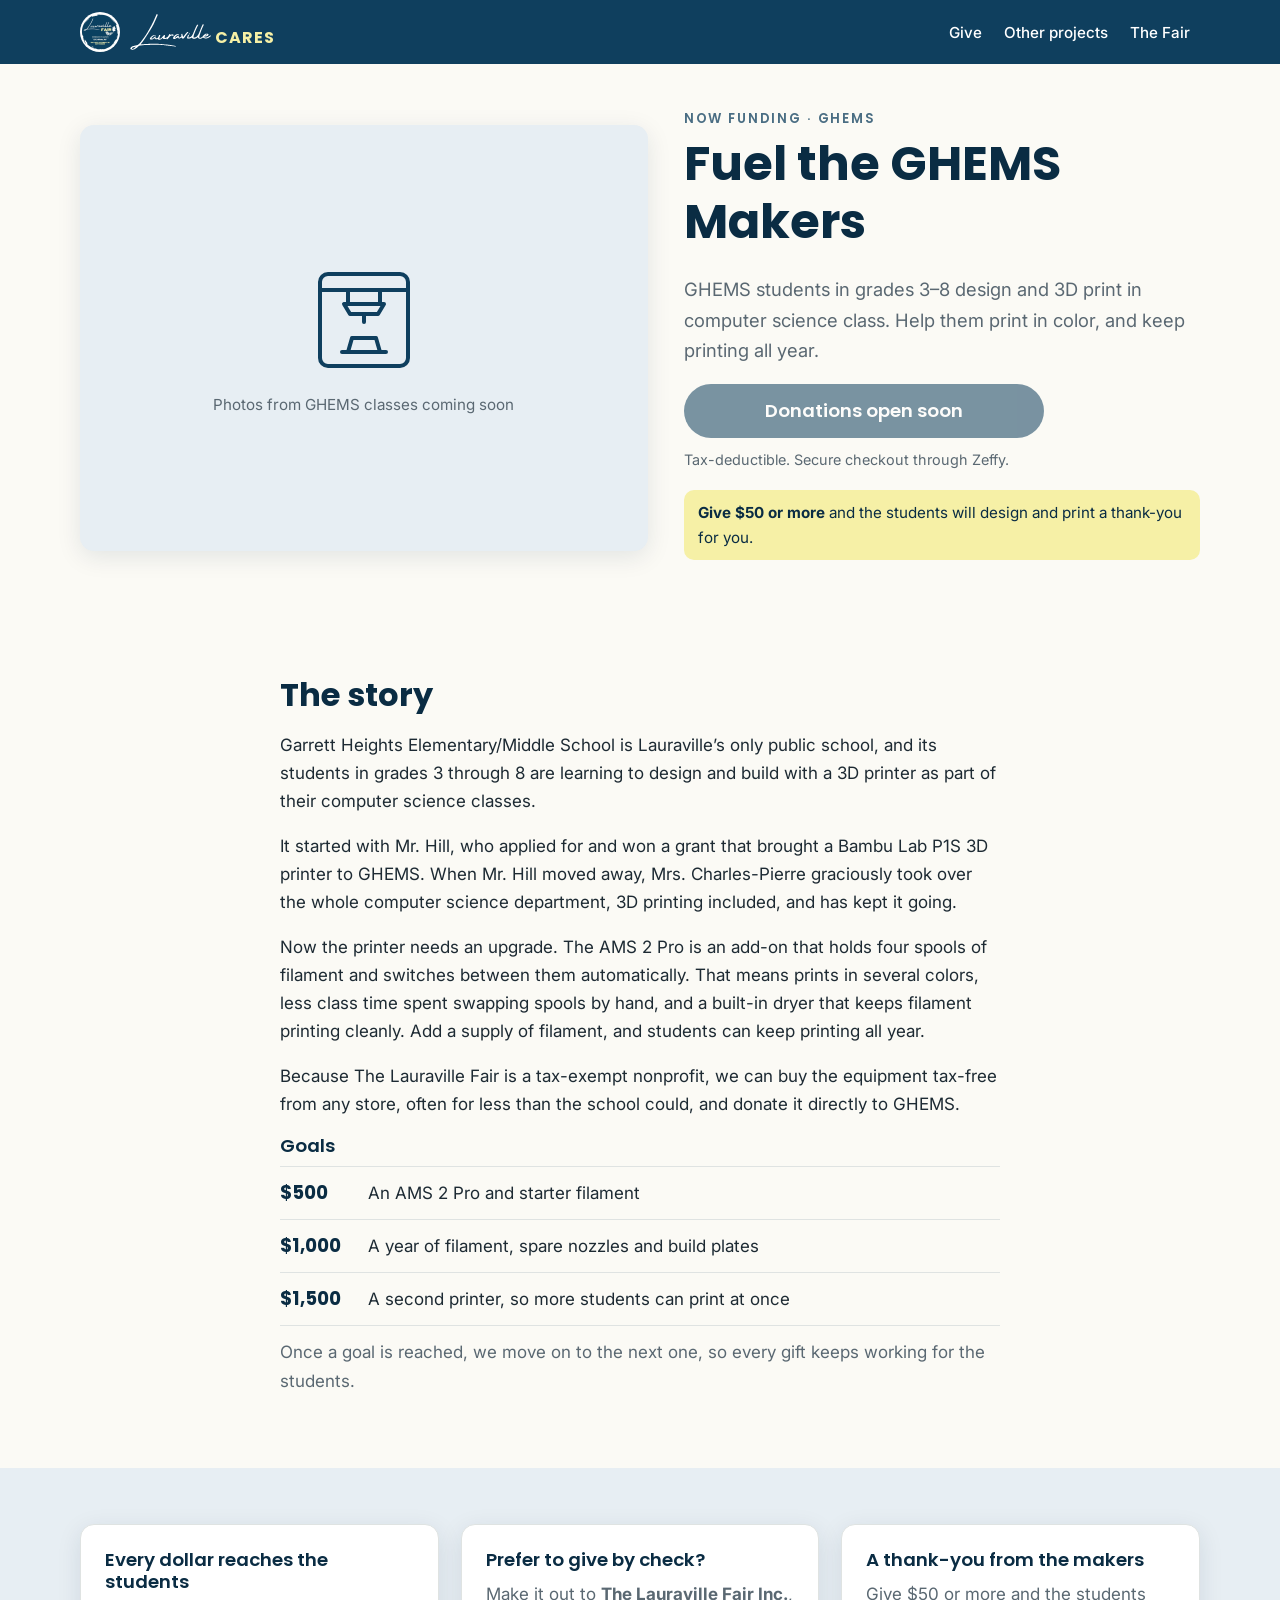
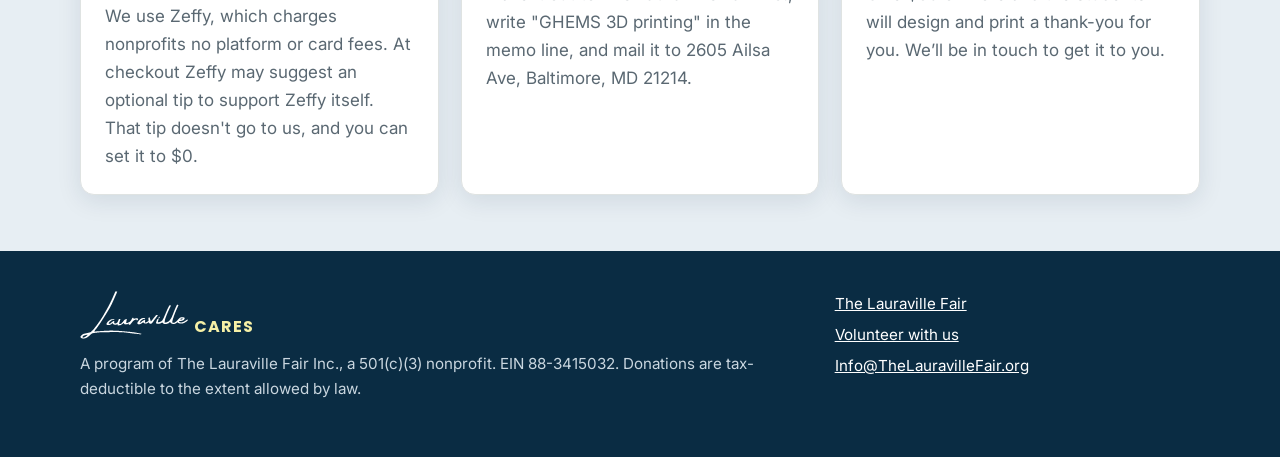
==== 3d-printing/index.html @ cff2068d "Shorten GHEMS page eyebrow Co-Authored-By: Claude Opus 5.5 <noreply@anthropic.com> Claude-Session: h" ====
<!doctype html>
<html lang="en">
<head>
  <meta charset="utf-8">
  <meta name="viewport" content="width=device-width, initial-scale=1">
  <!-- Remove this line at launch so search engines can list the page. -->
  <meta name="robots" content="noindex">
  <title>Fuel the GHEMS Makers | Lauraville Cares</title>
  <meta name="description" content="Help Lauraville Cares, by The Lauraville Fair, add multicolor 3D printing and a year of filament to computer science classes at Garrett Heights Elementary/Middle School.">
  <link rel="canonical" href="https://lauravillecares.org/3d-printing/">
  <link rel="icon" href="../assets/images/logo-lowres.webp">
  <!-- Link previews (texts, Facebook, etc.) -->
  <meta property="og:site_name" content="Lauraville Cares">
  <meta property="og:title" content="Fuel the GHEMS Makers">
  <meta property="og:description" content="Help GHEMS students in grades 3&ndash;8 print in color all year. $50+ gets you a thank-you print made by the students.">
  <meta property="og:url" content="https://lauravillecares.org/3d-printing/">
  <!-- Swap in a project photo once the school shares one. -->
  <meta property="og:image" content="https://lauravillecares.org/assets/images/logo-lowres.webp">
  <link rel="preconnect" href="https://fonts.googleapis.com">
  <link rel="preconnect" href="https://fonts.gstatic.com" crossorigin>
  <link href="https://fonts.googleapis.com/css2?family=Inter:wght@400;500;600&family=Poppins:wght@500;600;700&display=swap" rel="stylesheet">
  <link rel="stylesheet" href="../assets/css/styles.css?v=4">
  <!-- Zeffy's popup donation form. Any link with a zeffy-form-link attribute opens it.
       If this script fails to load, the link still opens the Zeffy page in a new tab. -->
  <script defer src="https://zeffy-scripts.s3.ca-central-1.amazonaws.com/embed-form-script.min.js" onload="window.zeffyPopup = true"></script>
  <script>
    document.addEventListener('click', function (e) {
      var link = e.target.closest('a[zeffy-form-link]');
      if (link && window.zeffyPopup) e.preventDefault();
    });
  </script>
</head>
<body>
  <a class="skip-link" href="#main">Skip to content</a>

  <header class="site-header">
    <nav class="container nav" aria-label="Main">
      <a class="brand" href="../">
        <img src="../assets/images/logo-lowres.webp" alt="" width="40" height="40">
        <span class="brand__name"><img class="script-word" src="../assets/images/lauraville-script.svg" alt="Lauraville" width="81" height="36"><b>CARES</b></span>
      </a>
      <ul class="nav-links">
        <li><a href="#give">Give</a></li>
        <li><a href="../">Other projects</a></li>
        <li><a href="https://www.thelauravillefair.org/">The Fair</a></li>
      </ul>
    </nav>
  </header>

  <main id="main">

    <section class="project" id="give">
      <div class="container project__grid">

        <div class="project__media">
          <!-- Replace with a photo from Mrs. Charles-Pierre (printer or student prints, no faces
               without the school's photo permission):
               <img src="../assets/images/projects/ghems-3d.webp" alt="Describe the photo" width="1200" height="900"> -->
          <div class="photo-placeholder photo-placeholder--icon">
            <svg viewBox="0 0 120 120" width="120" height="120" aria-hidden="true" fill="none" stroke="currentColor" stroke-width="4" stroke-linejoin="round" stroke-linecap="round">
              <rect x="16" y="14" width="88" height="92" rx="8"/>
              <path d="M16 30h88M44 30v14M76 30v14M40 44h40l-6 10H46z"/>
              <path d="M60 54v8"/>
              <path d="M38 92h44M44 92l4-14h24l4 14"/>
            </svg>
            <span>Photos from GHEMS classes coming soon</span>
          </div>
        </div>

        <div class="project__body">
          <span class="eyebrow">Now funding &middot; GHEMS</span>
          <h1>Fuel the GHEMS Makers</h1>
          <p class="lede">GHEMS students in grades 3&ndash;8 design and 3D print in computer science class. Help them print in color, and keep printing all year.</p>

          <!-- PROGRESS: paste the Zeffy thermometer here once the form exists, e.g.
          <div class="thermometer">
            <iframe title="Fundraising progress" src="https://www.zeffy.com/embed/thermometer/FORM-NAME" allowtransparency="true"></iframe>
          </div> -->

          <!-- GIVE BUTTON: once the Zeffy form exists, replace this span with:
          <a class="btn btn--navy btn--big" href="https://www.zeffy.com/en-US/donation-form/FORM-NAME" zeffy-form-link="https://www.zeffy.com/embed/donation-form/FORM-NAME?modal=true" target="_blank" rel="noopener">Give to this project</a> -->
          <span class="btn btn--navy btn--big btn--soon" aria-disabled="true">Donations open soon</span>
          <p class="fine">Tax-deductible. Secure checkout through Zeffy.</p>
          <p class="milestone"><b>Give $50 or more</b> and the students will design and print a thank-you for you.</p>
        </div>

      </div>
    </section>

    <section class="section">
      <div class="container narrow">
        <h2>The story</h2>
        <p>Garrett Heights Elementary/Middle School is Lauraville&rsquo;s only public school, and its students in grades 3 through 8 are learning to design and build with a 3D printer as part of their computer science classes.</p>
        <p>It started with Mr. Hill, who applied for and won a grant that brought a Bambu Lab P1S 3D printer to GHEMS. When Mr. Hill moved away, Mrs. Charles-Pierre graciously took over the whole computer science department, 3D printing included, and has kept it going.</p>
        <p>Now the printer needs an upgrade. The AMS 2 Pro is an add-on that holds four spools of filament and switches between them automatically. That means prints in several colors, less class time spent swapping spools by hand, and a built-in dryer that keeps filament printing cleanly. Add a supply of filament, and students can keep printing all year.</p>
        <p>Because The Lauraville Fair is a tax-exempt nonprofit, we can buy the equipment tax-free from any store, often for less than the school could, and donate it directly to GHEMS.</p>

        <h3>Goals</h3>
        <!-- Add class="goal--funded" to an <li> when that goal is reached,
             and raise the goal in Zeffy to the next one. -->
        <ul class="goals">
          <li><b>$500</b><span>An AMS 2 Pro and starter filament</span></li>
          <li><b>$1,000</b><span>A year of filament, spare nozzles and build plates</span></li>
          <li><b>$1,500</b><span>A second printer, so more students can print at once</span></li>
        </ul>
        <p class="muted">Once a goal is reached, we move on to the next one, so every gift keeps working for the students.</p>
      </div>
    </section>

    <section class="section section--tint">
      <div class="container">
        <div class="grid grid--3">
          <div class="card">
            <h3>Every dollar reaches the students</h3>
            <p>We use Zeffy, which charges nonprofits no platform or card fees. At checkout Zeffy may suggest an optional tip to support Zeffy itself. That tip doesn't go to us, and you can set it to $0.</p>
          </div>
          <div class="card">
            <h3>Prefer to give by check?</h3>
            <p>Make it out to <b>The Lauraville Fair Inc.</b>, write "GHEMS 3D printing" in the memo line, and mail it to 2605 Ailsa Ave, Baltimore, MD 21214.</p>
          </div>
          <div class="card">
            <h3>A thank-you from the makers</h3>
            <p>Give $50 or more and the students will design and print a thank-you for you. We&rsquo;ll be in touch to get it to you.</p>
          </div>
        </div>
      </div>
    </section>

  </main>

  <footer class="site-footer">
    <div class="container footer">
      <div>
        <div class="footer-brand"><img class="script-word" src="../assets/images/lauraville-script.svg" alt="Lauraville" width="108" height="48"><b>CARES</b></div>
        <p>A program of The Lauraville Fair Inc., a 501(c)(3) nonprofit. EIN 88-3415032. Donations are tax-deductible to the extent allowed by law.</p>
      </div>
      <ul>
        <li><a href="https://www.thelauravillefair.org/">The Lauraville Fair</a></li>
        <li><a href="https://www.thelauravillefair.org/get-involved.html">Volunteer with us</a></li>
        <li><a href="mailto:Info@TheLauravilleFair.org">Info@TheLauravilleFair.org</a></li>
      </ul>
    </div>
  </footer>

  <!-- Cloudflare Web Analytics (no cookies) -->
  <script type="module" src="https://static.cloudflareinsights.com/beacon.min.js" data-cf-beacon='{"token": "3a47c4539e944c7ab1bf248b45f4e7bf"}'></script>
</body>
</html>
---- assets/css/styles.css ----
/* ===== Lauraville Cares — styles (colors match thelauravillefair.org) ===== */
:root {
  --navy: #0f3f5e;
  --navy-deep: #0a2c43;
  --navy-soft: #e7eef3;
  --butter: #f6f0a6;
  --butter-deep: #e9dd6a;
  --ink: #1d2a33;
  --muted: #5a6872;
  --paper: #fbfaf5;
  --line: #dfe3e2;
  --radius: 14px;
  --shadow: 0 6px 24px rgba(10, 44, 67, .10);
  --max: 1120px;
}

*, *::before, *::after { box-sizing: border-box; }
html { scroll-behavior: smooth; }
body { margin: 0; font: 400 1.0625rem/1.65 "Inter", system-ui, sans-serif; color: var(--ink); background: var(--paper); }
img { max-width: 100%; height: auto; display: block; }
a { color: var(--navy); }
h1, h2, h3 { font-family: "Poppins", system-ui, sans-serif; line-height: 1.2; color: var(--navy-deep); margin: 0 0 .5em; }
h1 { font-size: clamp(2rem, 5vw, 3rem); }
h2 { font-size: clamp(1.5rem, 3.5vw, 2rem); }
h3 { font-size: 1.15rem; font-weight: 600; }
p { margin: 0 0 1em; }

.container { width: min(var(--max), 100% - 32px); margin-inline: auto; }
.narrow { max-width: 720px; }
.center { text-align: center; }
.muted { color: var(--muted); }
.skip-link { position: absolute; left: -999px; top: 8px; background: var(--butter); padding: 8px 14px; z-index: 100; }
.skip-link:focus { left: 8px; }

/* Placeholders still to be filled in. Remove class="todo" once real content is in. */
.todo { background: #fff7c2; outline: 2px dashed #d4b106; outline-offset: 2px; border-radius: 4px; padding: 0 4px; color: #6b5600; font-style: italic; }

/* ===== Header ===== */
.site-header { background: var(--navy); }
.nav { display: flex; align-items: center; justify-content: space-between; min-height: 64px; gap: 12px; flex-wrap: wrap; }
.brand { display: flex; align-items: center; gap: 10px; text-decoration: none; }
.brand > img { border-radius: 50%; background: #fff; }
.brand__name { display: flex; align-items: flex-end; gap: 4px; }
.brand .script-word { height: 36px; width: auto; }
.brand b, .footer-brand b { font: 700 1rem/1 "Poppins", sans-serif; color: var(--butter); letter-spacing: .06em; margin-bottom: 4px; }
.nav-links { list-style: none; display: flex; gap: 2px; margin: 0; padding: 0; }
.nav-links a { color: #fff; text-decoration: none; font-weight: 500; padding: 8px 10px; border-radius: 8px; font-size: .95rem; }
.nav-links a:hover { background: rgba(255,255,255,.1); }
@media (max-width: 520px) { .nav { justify-content: center; padding: 8px 0; } }

/* ===== Buttons ===== */
.btn { display: inline-flex; align-items: center; justify-content: center; font: 600 1rem/1 "Poppins", sans-serif; text-decoration: none; padding: 14px 22px; border-radius: 999px; transition: background .12s ease; }
.btn--navy { background: var(--navy); color: #fff; }
.btn--navy:hover { background: var(--navy-deep); }
.btn--butter { background: var(--butter); color: var(--navy-deep); }
.btn--butter:hover { background: var(--butter-deep); }
.btn--big { font-size: 1.15rem; padding: 18px 32px; width: 100%; max-width: 360px; }

/* ===== Current project ===== */
.project { padding: 48px 0 56px; }
.project__grid { display: grid; gap: 36px; grid-template-columns: 1.1fr 1fr; align-items: center; }
@media (max-width: 860px) { .project__grid { grid-template-columns: 1fr; } }
.project__media img, .photo-placeholder { border-radius: var(--radius); box-shadow: var(--shadow); width: 100%; aspect-ratio: 4 / 3; object-fit: cover; }
.photo-placeholder { background: var(--navy-soft); display: grid; place-items: center; }
.eyebrow { font: 600 .82rem/1 "Poppins", sans-serif; text-transform: uppercase; letter-spacing: .14em; color: var(--navy); opacity: .75; display: block; margin-bottom: 10px; }
.lede { font-size: 1.15rem; color: var(--muted); }
.fine { font-size: .9rem; color: var(--muted); margin-top: 10px; }

.thermometer { margin: 24px 0; }
.thermometer iframe { display: block; width: 100%; height: 120px; border: 0; }

/* ===== Sections ===== */
.section { padding: 56px 0; }
.section--tint { background: var(--navy-soft); }
.section__head { text-align: center; max-width: 700px; margin: 0 auto 28px; }
.section__head p { color: var(--muted); }
.grid { display: grid; gap: 22px; }
.grid--3 { grid-template-columns: repeat(auto-fit, minmax(260px, 1fr)); }
.card { background: #fff; border: 1px solid var(--line); border-radius: var(--radius); padding: 24px; box-shadow: var(--shadow); }
.card p { color: var(--muted); margin: 0; }

.budget { list-style: none; padding: 0; margin: 0 0 16px; border-top: 1px solid var(--line); }
.budget li { display: flex; justify-content: space-between; gap: 16px; padding: 10px 0; border-bottom: 1px solid var(--line); }
.budget__total { font-weight: 600; color: var(--navy-deep); }

.past { padding: 0; overflow: hidden; }
.past img { aspect-ratio: 4 / 3; object-fit: cover; width: 100%; }
.past h3, .past p, .past__badge { margin-inline: 20px; }
.past__badge { display: inline-block; margin-top: 16px; margin-bottom: 8px; background: var(--butter); color: var(--navy-deep); font: 600 .8rem/1 "Poppins", sans-serif; padding: 6px 10px; border-radius: 999px; }
.past p { margin-bottom: 20px; }
.empty { text-align: center; color: var(--muted); }

.milestone { margin: 18px 0 4px; padding: 10px 14px; background: var(--butter); border-radius: 10px; font-size: .95rem; color: var(--navy-deep); }
.tier { display: flex; flex-direction: column; gap: 6px; }
.tier h3 { margin: 0; }
.tier__amt { font: 700 1.6rem/1 "Poppins", sans-serif; color: var(--navy); }
.tier__left { margin-top: auto; padding-top: 12px; font-size: .9rem; color: var(--muted); }
.tier__left b { color: var(--navy-deep); }
.note { text-align: center; color: var(--muted); max-width: 640px; margin: 24px auto 0; font-size: .95rem; }

/* ===== Footer ===== */
.site-footer { background: var(--navy-deep); color: #c9d6df; padding: 40px 0; font-size: .95rem; }
.site-footer a { color: #fff; }
.footer { display: grid; gap: 24px; grid-template-columns: 2fr 1fr; }
@media (max-width: 720px) { .footer { grid-template-columns: 1fr; } }
.footer-brand { display: flex; align-items: flex-end; gap: 6px; margin-bottom: 12px; }
.footer-brand .script-word { height: 48px; width: auto; }
.site-footer ul { list-style: none; padding: 0; margin: 0; }
.site-footer li { margin-bottom: 6px; }

/* ===== Placeholder photo with icon, "coming soon" button, goal ladder ===== */
.photo-placeholder--icon { color: var(--navy); display: flex; flex-direction: column; align-items: center; justify-content: center; gap: 12px; text-align: center; padding: 24px; }
.photo-placeholder--icon span { color: var(--muted); font-size: .95rem; }
.btn--soon { opacity: .55; cursor: default; }
.goals { list-style: none; padding: 0; margin: 0 0 12px; border-top: 1px solid var(--line); }
.goals li { display: flex; gap: 16px; align-items: baseline; padding: 12px 0; border-bottom: 1px solid var(--line); }
.goals b { font: 700 1.15rem/1 "Poppins", sans-serif; color: var(--navy-deep); min-width: 72px; }
.goals .goal--funded b::after { content: " \2713"; color: #2d7a3a; }
.goals .goal--funded span { text-decoration: line-through; color: var(--muted); }
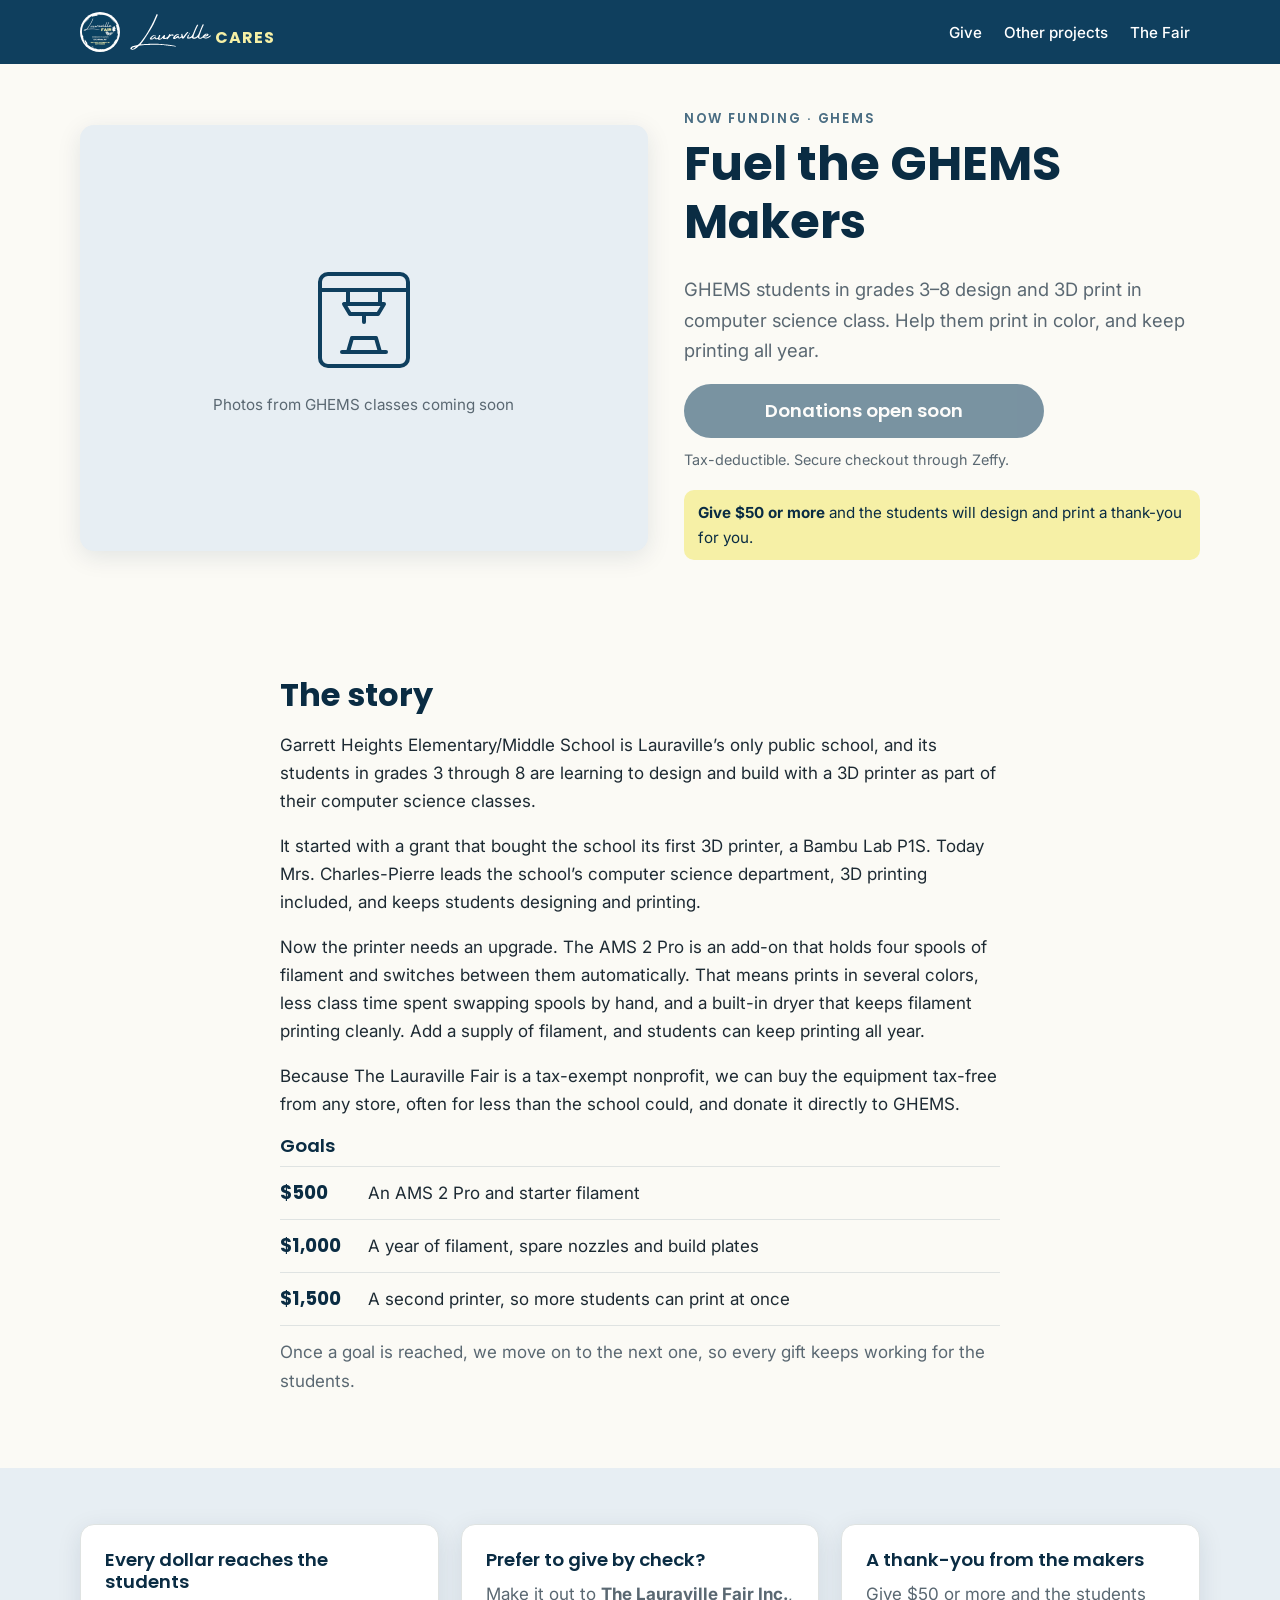
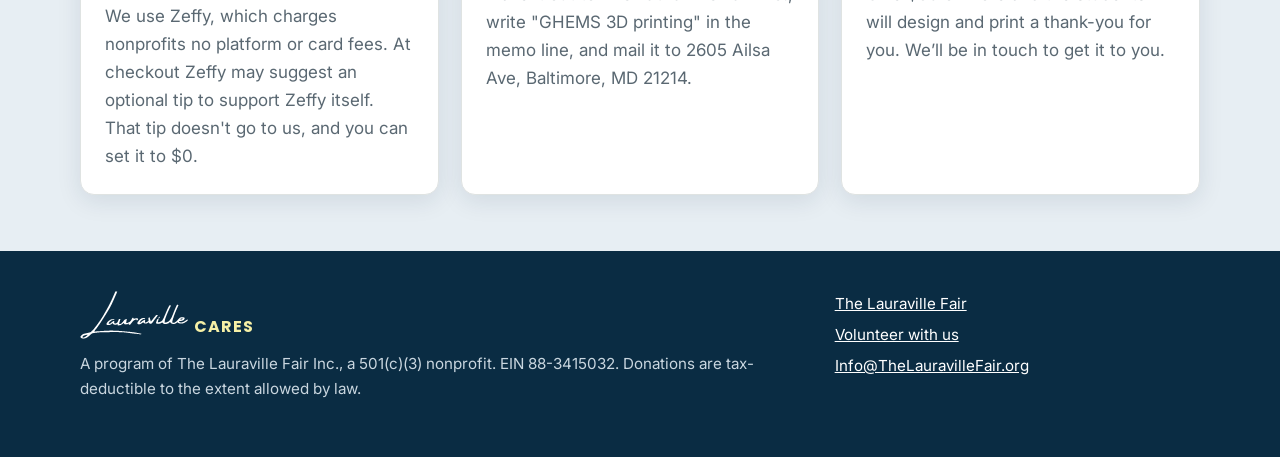
==== commit 8100fa60: "GHEMS story: credit the grant, not individual history Co-Authored-By: Claude Opus 5.5 <noreply@anthr" ====
--- a/3d-printing/index.html
+++ b/3d-printing/index.html
@@ -91,7 +91,7 @@
       <div class="container narrow">
         <h2>The story</h2>
         <p>Garrett Heights Elementary/Middle School is Lauraville&rsquo;s only public school, and its students in grades 3 through 8 are learning to design and build with a 3D printer as part of their computer science classes.</p>
-        <p>It started with Mr. Hill, who applied for and won a grant that brought a Bambu Lab P1S 3D printer to GHEMS. When Mr. Hill moved away, Mrs. Charles-Pierre graciously took over the whole computer science department, 3D printing included, and has kept it going.</p>
+        <p>It started with a grant that bought the school its first 3D printer, a Bambu Lab P1S. Today Mrs. Charles-Pierre leads the school&rsquo;s computer science department, 3D printing included, and keeps students designing and printing.</p>
         <p>Now the printer needs an upgrade. The AMS 2 Pro is an add-on that holds four spools of filament and switches between them automatically. That means prints in several colors, less class time spent swapping spools by hand, and a built-in dryer that keeps filament printing cleanly. Add a supply of filament, and students can keep printing all year.</p>
         <p>Because The Lauraville Fair is a tax-exempt nonprofit, we can buy the equipment tax-free from any store, often for less than the school could, and donate it directly to GHEMS.</p>
 
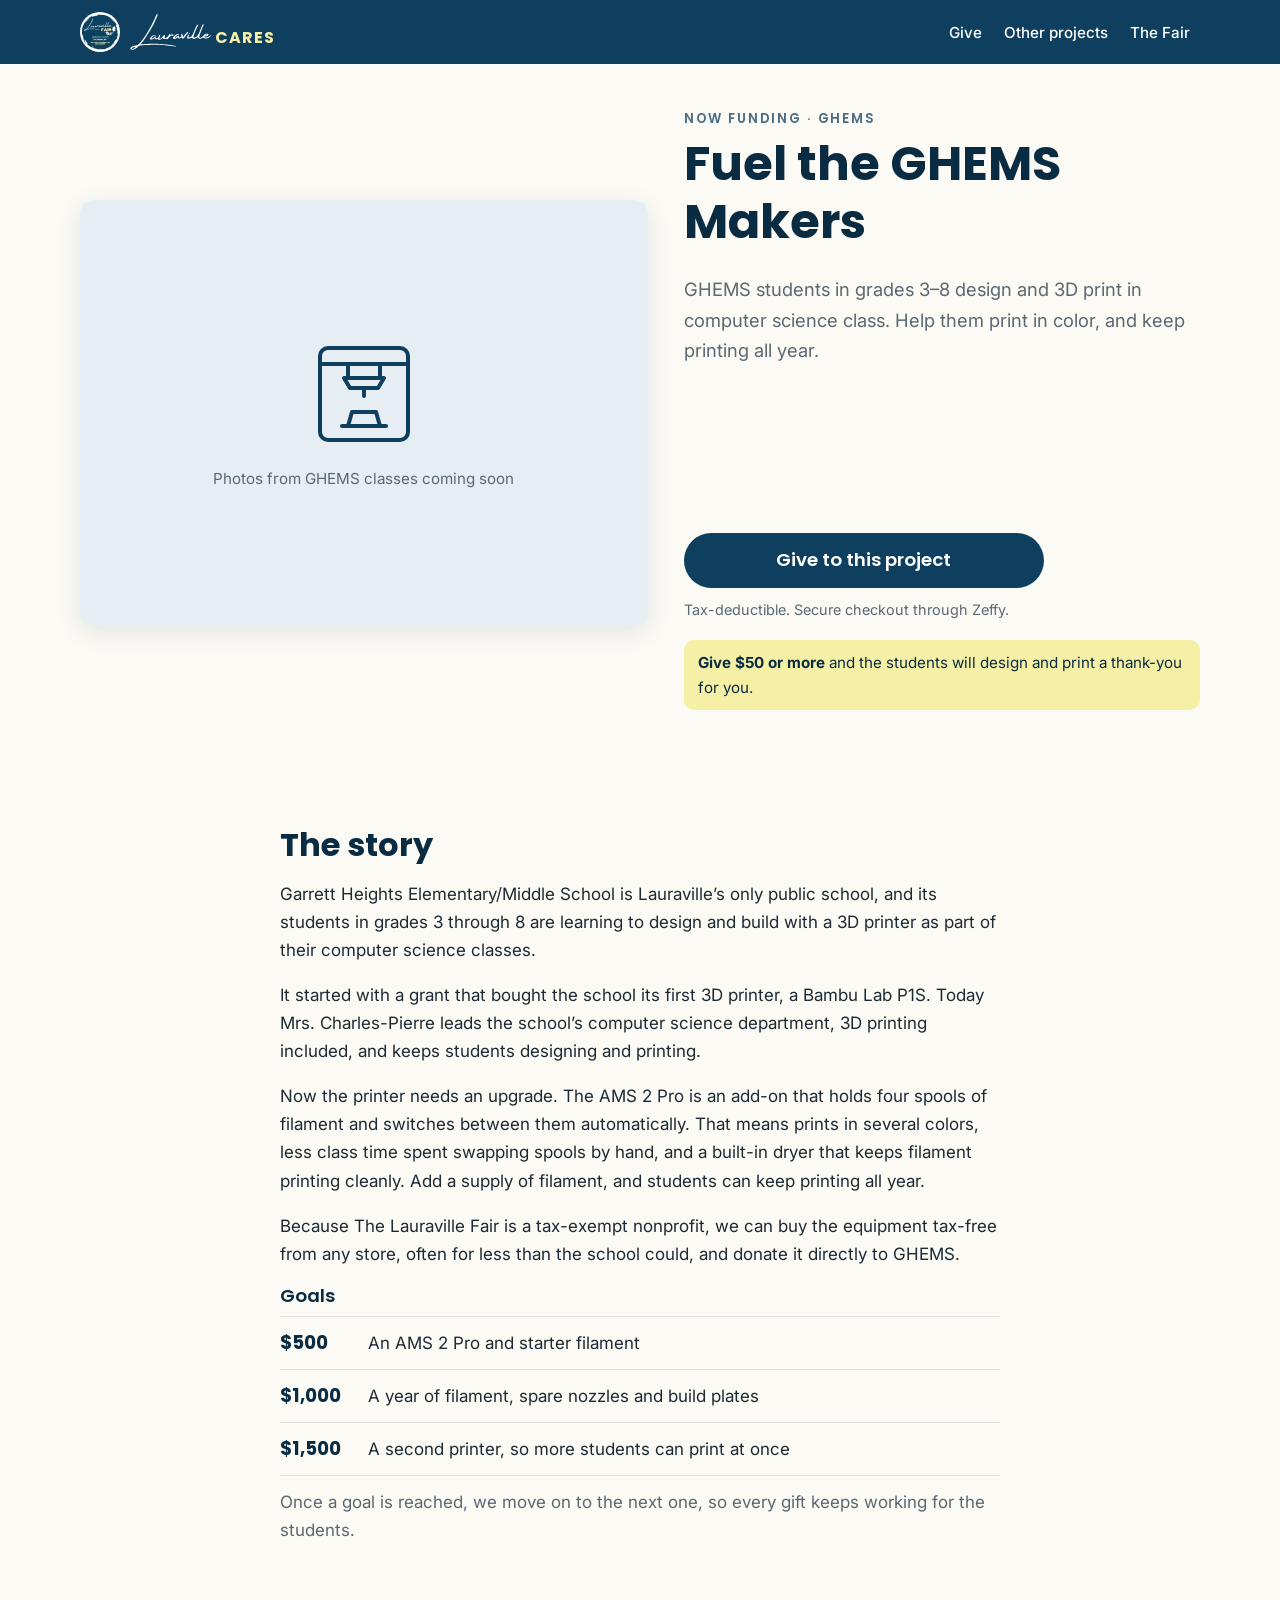
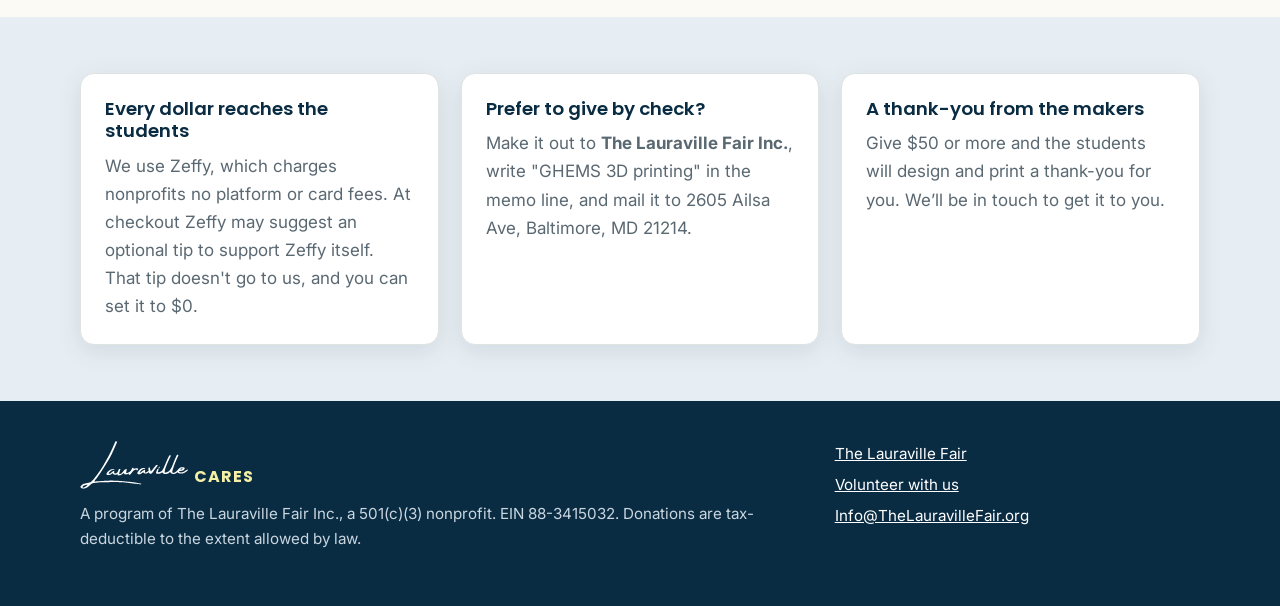
==== commit 7c3f8591: "GHEMS: open donations (Zeffy form, popup, and thermometer) Co-Authored-By: Claude Opus 5.5 <noreply@" ====
--- a/3d-printing/index.html
+++ b/3d-printing/index.html
@@ -72,14 +72,12 @@
           <h1>Fuel the GHEMS Makers</h1>
           <p class="lede">GHEMS students in grades 3&ndash;8 design and 3D print in computer science class. Help them print in color, and keep printing all year.</p>
 
-          <!-- PROGRESS: paste the Zeffy thermometer here once the form exists, e.g.
+          <!-- PROGRESS: Zeffy's thermometer updates itself after every donation. -->
           <div class="thermometer">
-            <iframe title="Fundraising progress" src="https://www.zeffy.com/embed/thermometer/FORM-NAME" allowtransparency="true"></iframe>
-          </div> -->
+            <iframe title="Fuel the GHEMS Makers fundraising progress" src="https://www.zeffy.com/embed/thermometer/fuel-the-ghems-makers" allowtransparency="true"></iframe>
+          </div>
 
-          <!-- GIVE BUTTON: once the Zeffy form exists, replace this span with:
-          <a class="btn btn--navy btn--big" href="https://www.zeffy.com/en-US/donation-form/FORM-NAME" zeffy-form-link="https://www.zeffy.com/embed/donation-form/FORM-NAME?modal=true" target="_blank" rel="noopener">Give to this project</a> -->
-          <span class="btn btn--navy btn--big btn--soon" aria-disabled="true">Donations open soon</span>
+          <a class="btn btn--navy btn--big" href="https://www.zeffy.com/en-US/donation-form/fuel-the-ghems-makers" zeffy-form-link="https://www.zeffy.com/embed/donation-form/fuel-the-ghems-makers?modal=true" target="_blank" rel="noopener">Give to this project</a>
           <p class="fine">Tax-deductible. Secure checkout through Zeffy.</p>
           <p class="milestone"><b>Give $50 or more</b> and the students will design and print a thank-you for you.</p>
         </div>
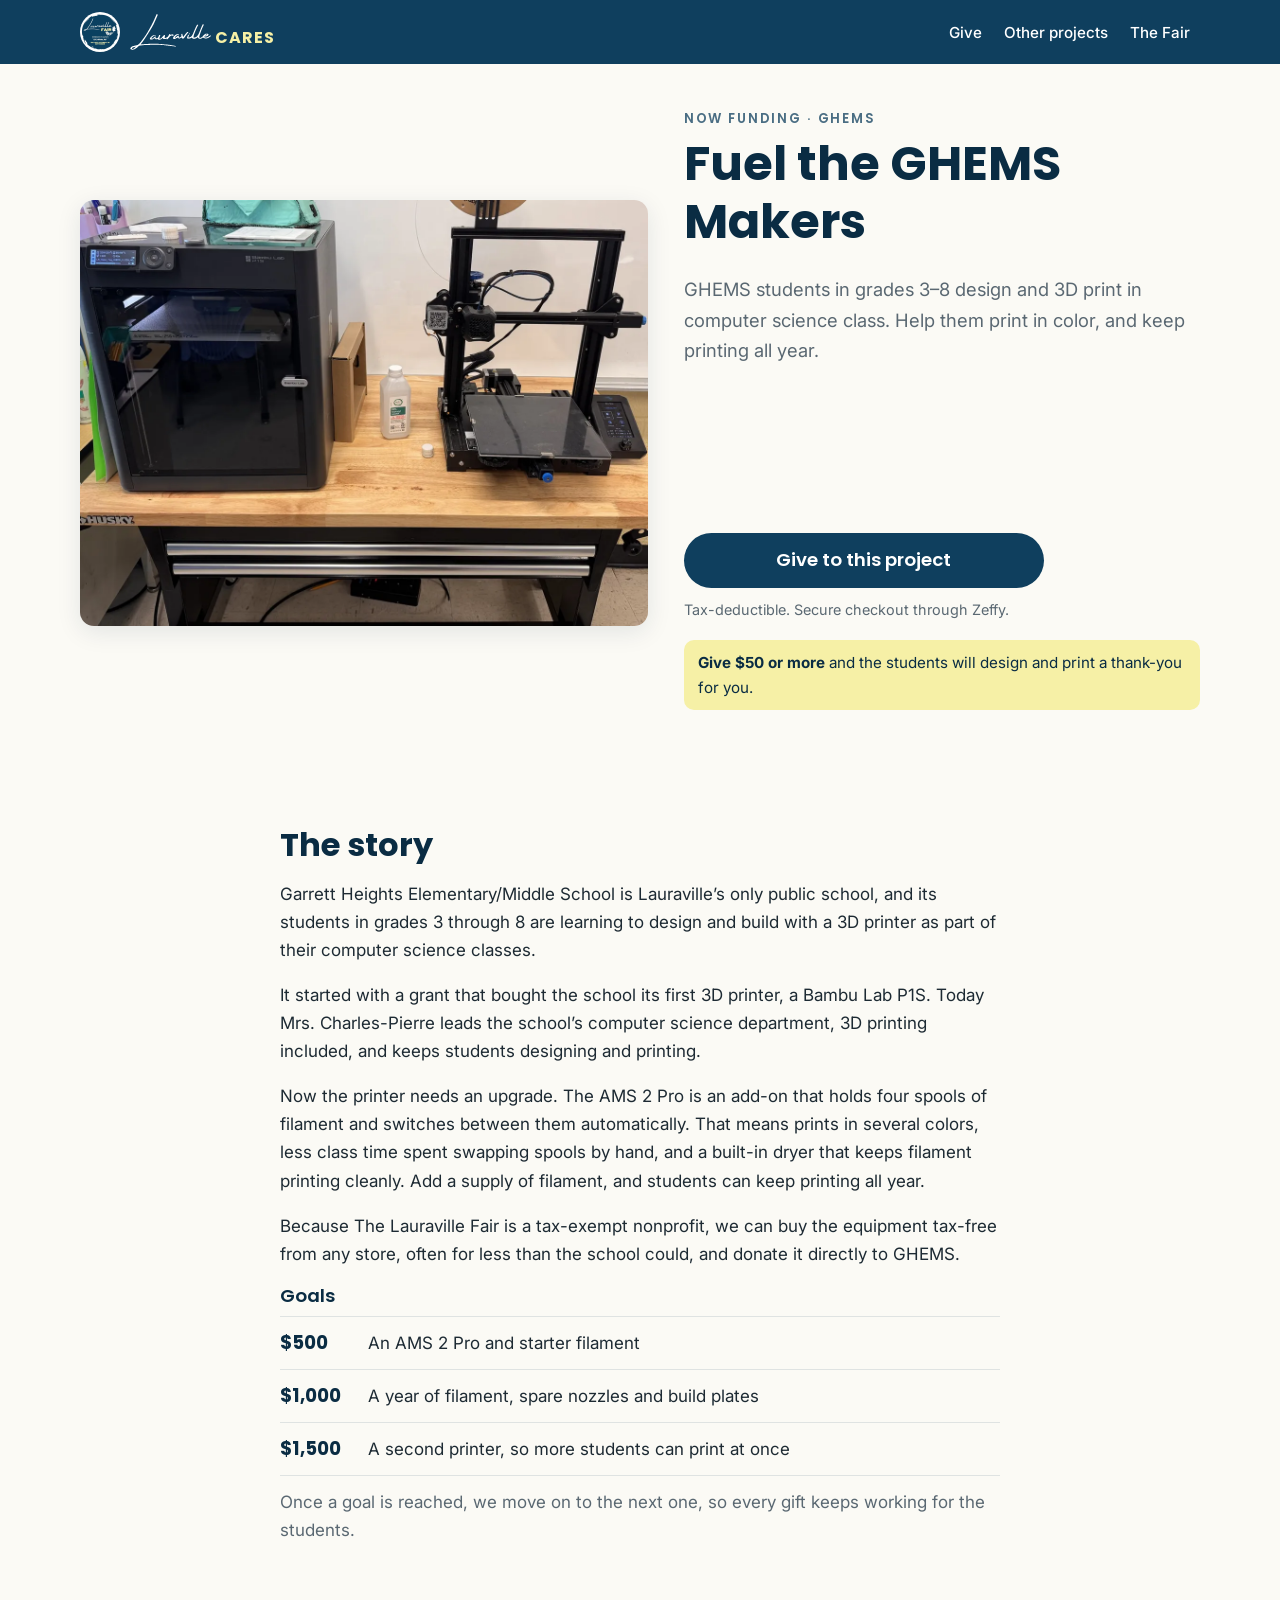
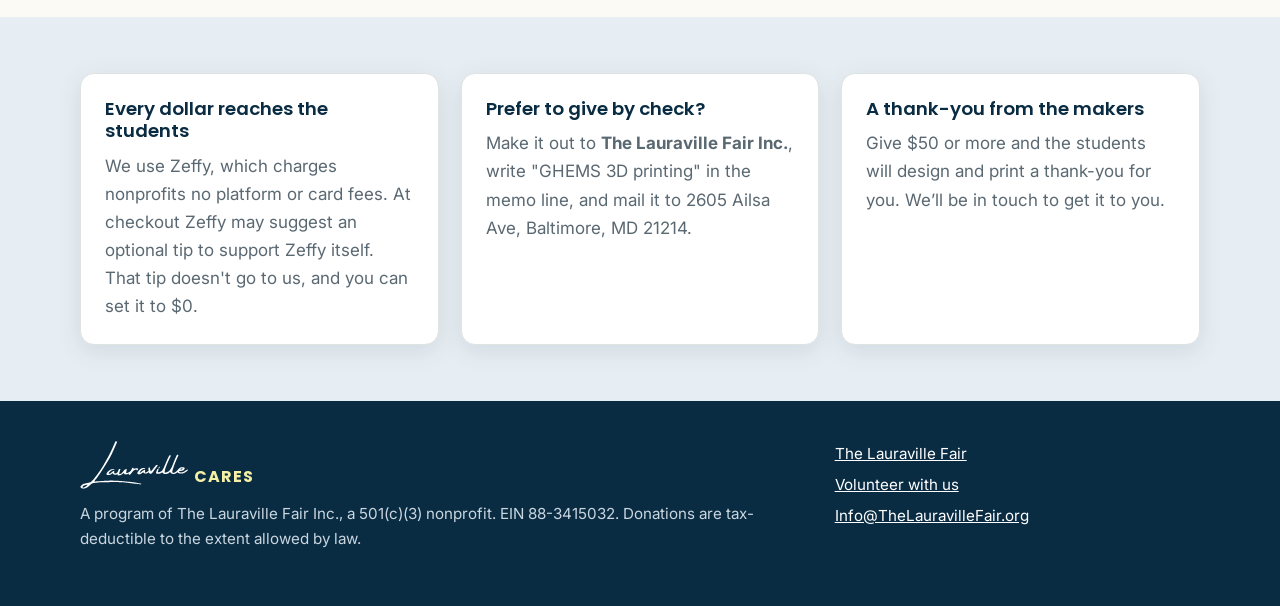
==== commit d055572a: "GHEMS: add classroom printer photo Cropped to leave out student names on the whiteboard.  Co-Authore" ====
--- a/3d-printing/index.html
+++ b/3d-printing/index.html
@@ -14,8 +14,8 @@
   <meta property="og:title" content="Fuel the GHEMS Makers">
   <meta property="og:description" content="Help GHEMS students in grades 3&ndash;8 print in color all year. $50+ gets you a thank-you print made by the students.">
   <meta property="og:url" content="https://lauravillecares.org/3d-printing/">
-  <!-- Swap in a project photo once the school shares one. -->
-  <meta property="og:image" content="https://lauravillecares.org/assets/images/logo-lowres.webp">
+  <meta property="og:image" content="https://lauravillecares.org/assets/images/projects/ghems-3d-share.jpg">
+  <meta name="twitter:card" content="summary_large_image">
   <link rel="preconnect" href="https://fonts.googleapis.com">
   <link rel="preconnect" href="https://fonts.gstatic.com" crossorigin>
   <link href="https://fonts.googleapis.com/css2?family=Inter:wght@400;500;600&family=Poppins:wght@500;600;700&display=swap" rel="stylesheet">
@@ -53,18 +53,8 @@
       <div class="container project__grid">
 
         <div class="project__media">
-          <!-- Replace with a photo from Mrs. Charles-Pierre (printer or student prints, no faces
-               without the school's photo permission):
-               <img src="../assets/images/projects/ghems-3d.webp" alt="Describe the photo" width="1200" height="900"> -->
-          <div class="photo-placeholder photo-placeholder--icon">
-            <svg viewBox="0 0 120 120" width="120" height="120" aria-hidden="true" fill="none" stroke="currentColor" stroke-width="4" stroke-linejoin="round" stroke-linecap="round">
-              <rect x="16" y="14" width="88" height="92" rx="8"/>
-              <path d="M16 30h88M44 30v14M76 30v14M40 44h40l-6 10H46z"/>
-              <path d="M60 54v8"/>
-              <path d="M38 92h44M44 92l4-14h24l4 14"/>
-            </svg>
-            <span>Photos from GHEMS classes coming soon</span>
-          </div>
+          <!-- Swap for a photo from Mrs. Charles-Pierre when she shares one (no student faces or names). -->
+          <img src="../assets/images/projects/ghems-3d.webp" alt="The GHEMS Bambu Lab P1S 3D printer and a second 3D printer on a classroom workbench" width="1200" height="900">
         </div>
 
         <div class="project__body">
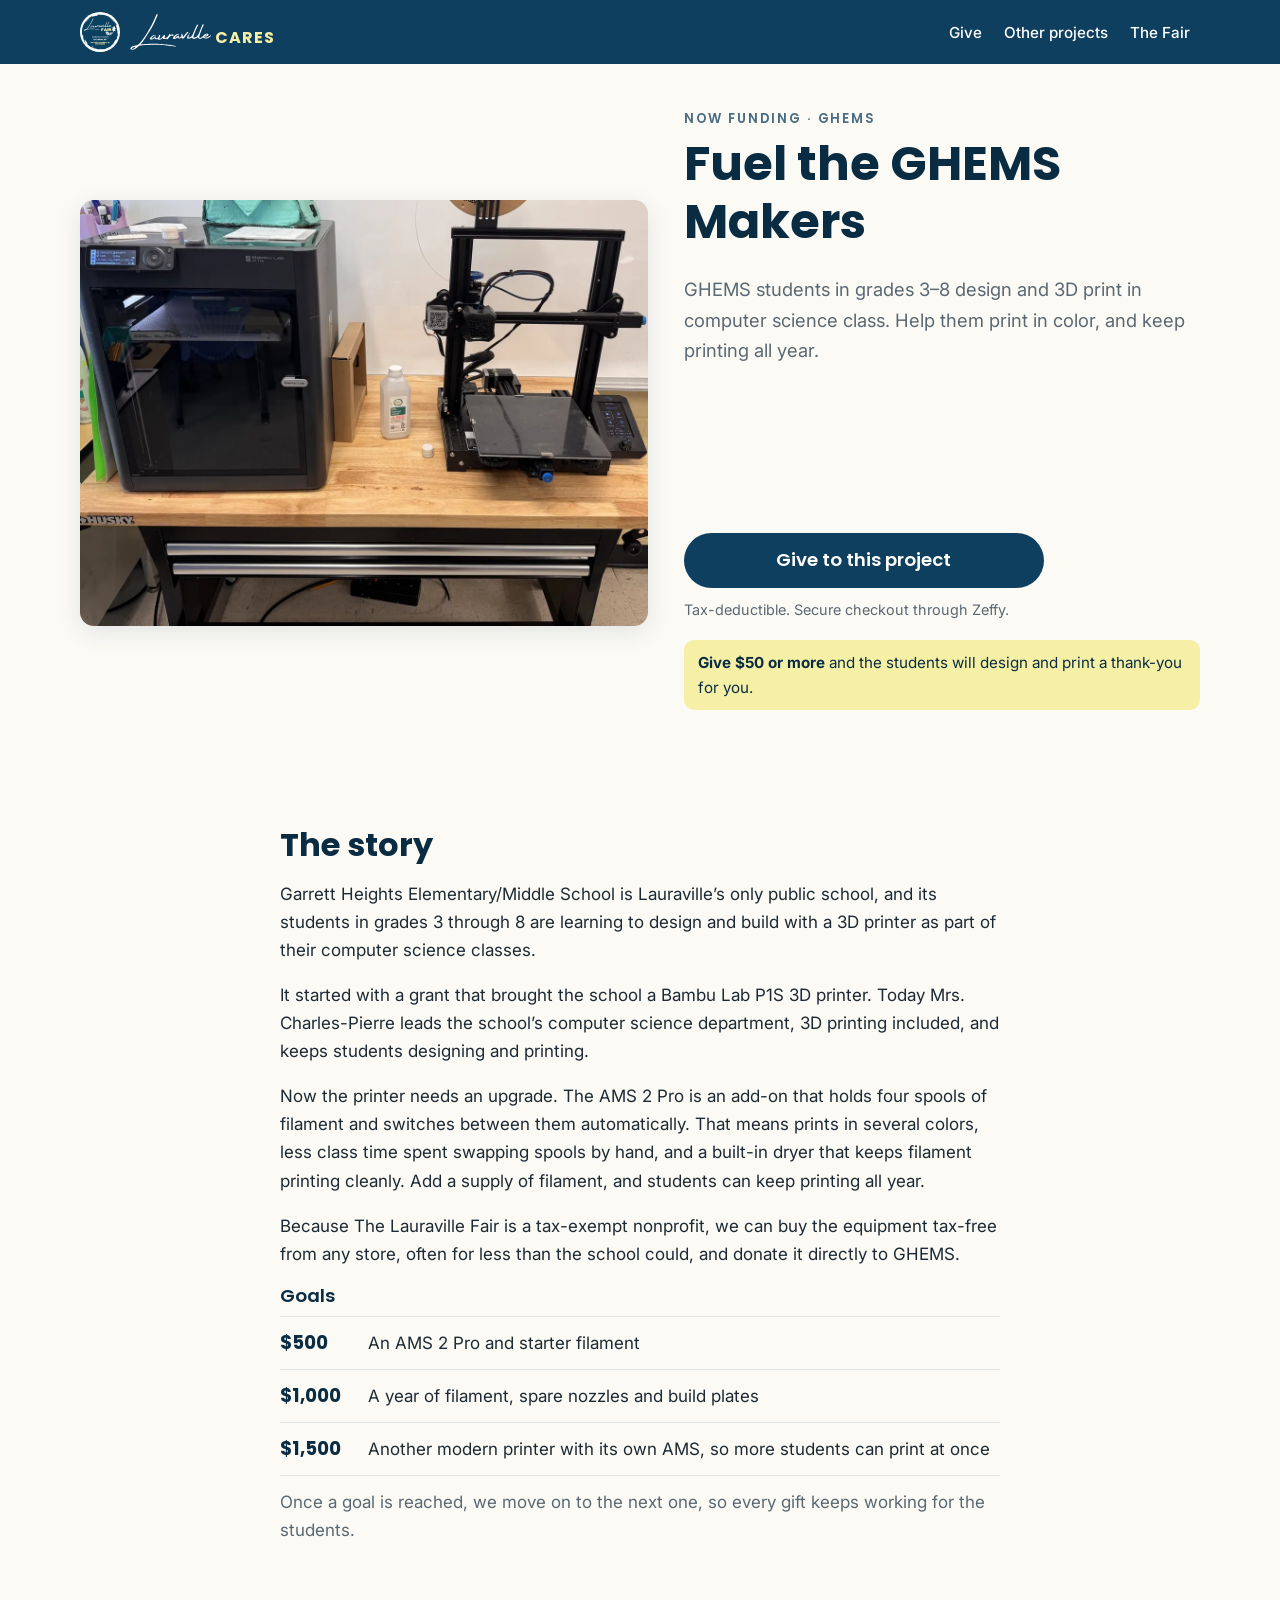
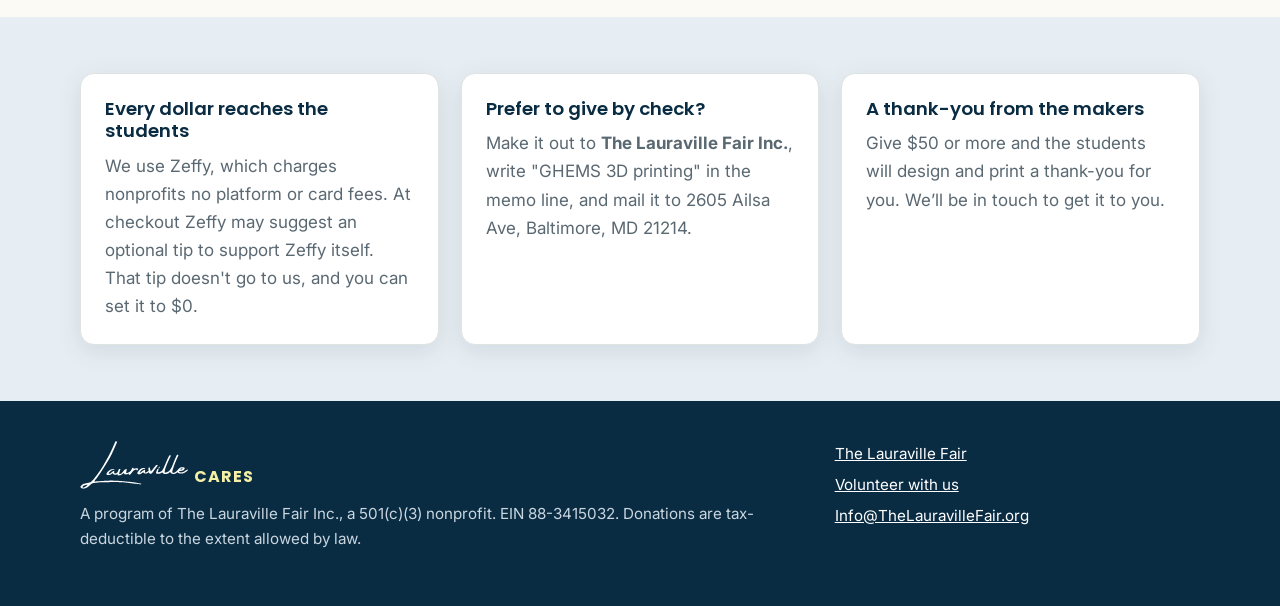
==== commit 8822015b: "GHEMS: correct printer history and $1,500 goal Co-Authored-By: Claude Opus 5.5 <noreply@anthropic.co" ====
--- a/3d-printing/index.html
+++ b/3d-printing/index.html
@@ -79,7 +79,7 @@
       <div class="container narrow">
         <h2>The story</h2>
         <p>Garrett Heights Elementary/Middle School is Lauraville&rsquo;s only public school, and its students in grades 3 through 8 are learning to design and build with a 3D printer as part of their computer science classes.</p>
-        <p>It started with a grant that bought the school its first 3D printer, a Bambu Lab P1S. Today Mrs. Charles-Pierre leads the school&rsquo;s computer science department, 3D printing included, and keeps students designing and printing.</p>
+        <p>It started with a grant that brought the school a Bambu Lab P1S 3D printer. Today Mrs. Charles-Pierre leads the school&rsquo;s computer science department, 3D printing included, and keeps students designing and printing.</p>
         <p>Now the printer needs an upgrade. The AMS 2 Pro is an add-on that holds four spools of filament and switches between them automatically. That means prints in several colors, less class time spent swapping spools by hand, and a built-in dryer that keeps filament printing cleanly. Add a supply of filament, and students can keep printing all year.</p>
         <p>Because The Lauraville Fair is a tax-exempt nonprofit, we can buy the equipment tax-free from any store, often for less than the school could, and donate it directly to GHEMS.</p>
 
@@ -89,7 +89,7 @@
         <ul class="goals">
           <li><b>$500</b><span>An AMS 2 Pro and starter filament</span></li>
           <li><b>$1,000</b><span>A year of filament, spare nozzles and build plates</span></li>
-          <li><b>$1,500</b><span>A second printer, so more students can print at once</span></li>
+          <li><b>$1,500</b><span>Another modern printer with its own AMS, so more students can print at once</span></li>
         </ul>
         <p class="muted">Once a goal is reached, we move on to the next one, so every gift keeps working for the students.</p>
       </div>
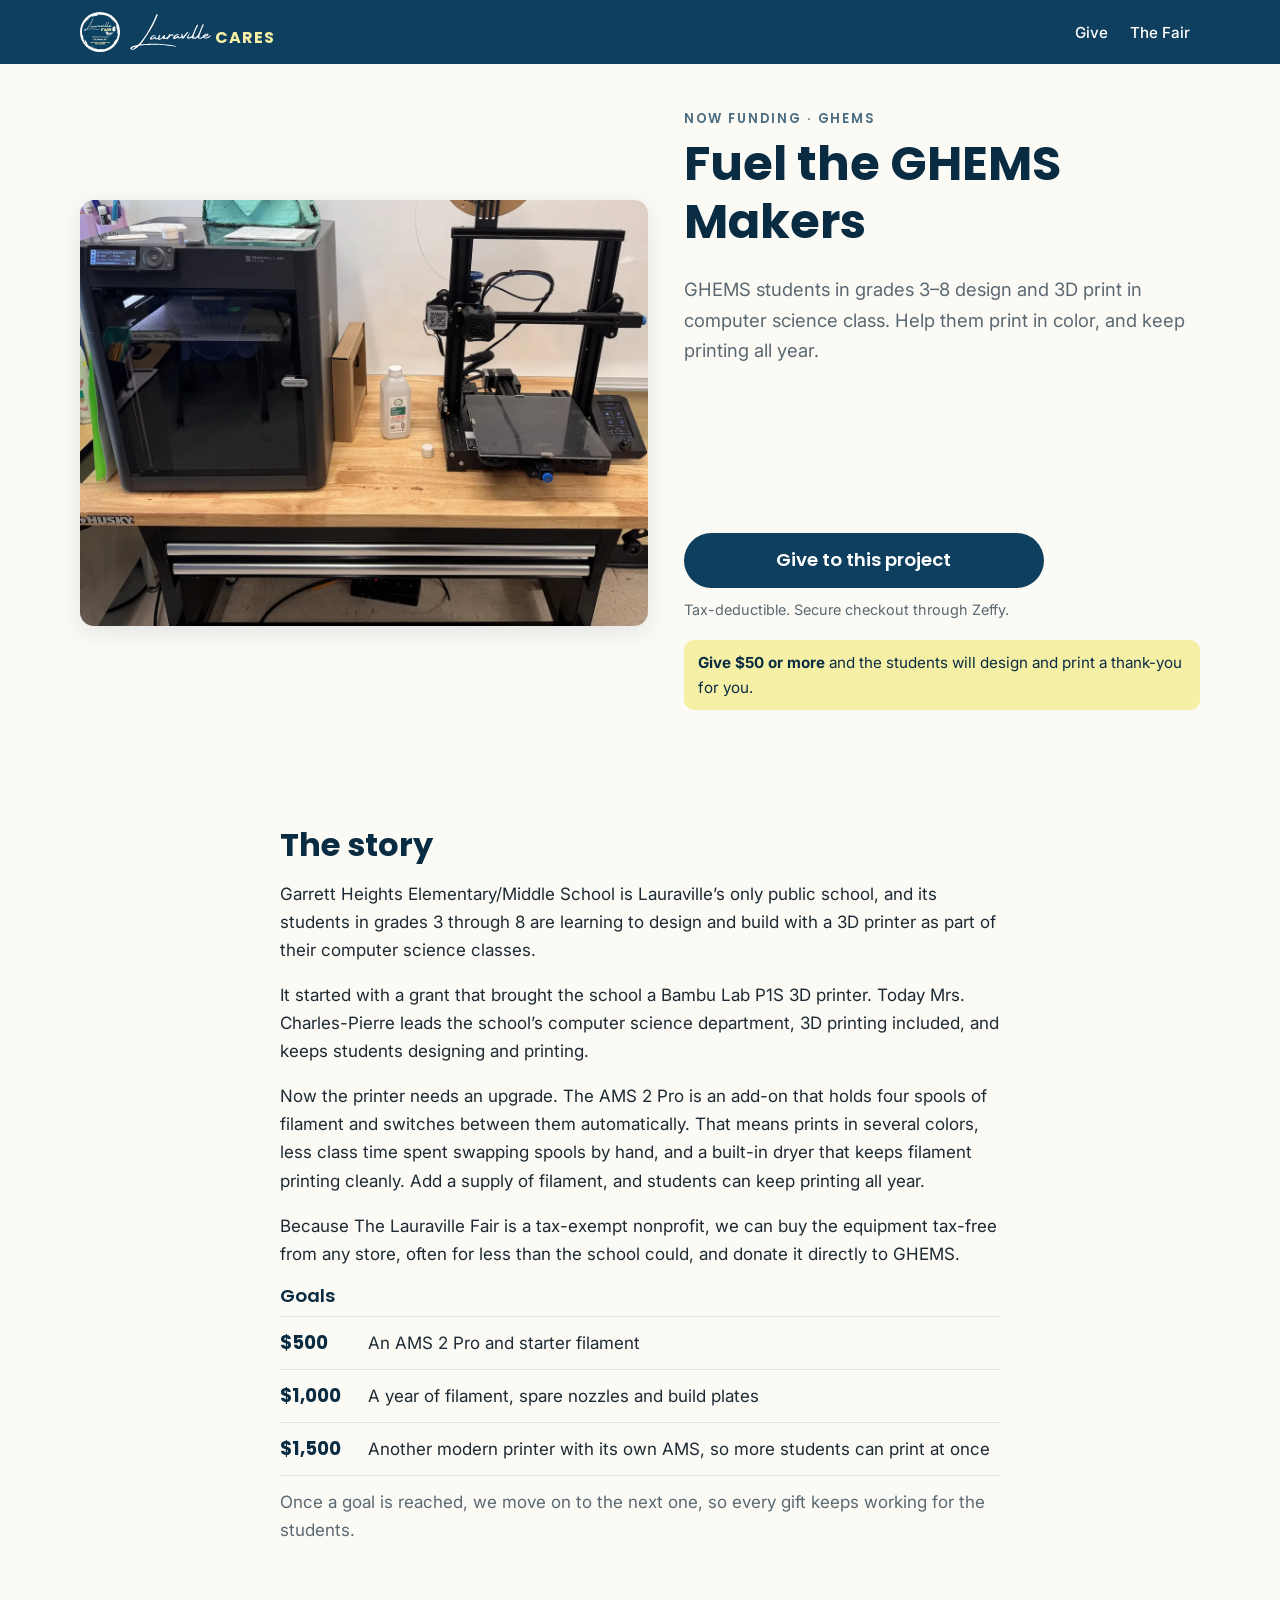
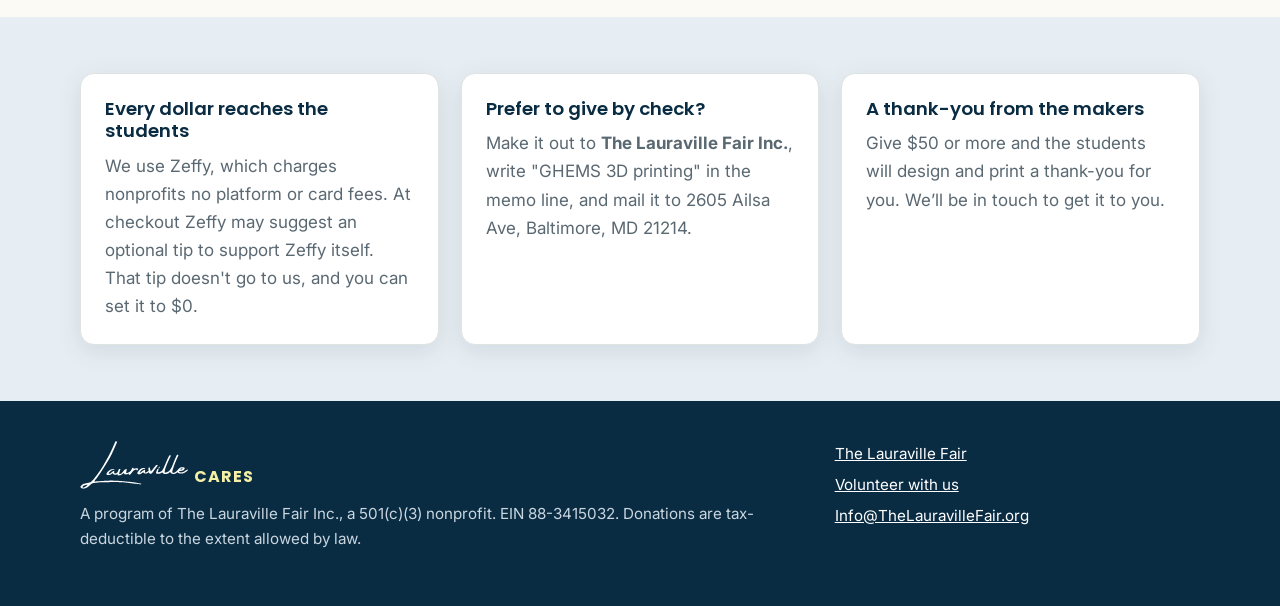
==== commit 27b75d51: "GHEMS: drop Other projects link for now Co-Authored-By: Claude Opus 5.5 <noreply@anthropic.com> Clau" ====
--- a/3d-printing/index.html
+++ b/3d-printing/index.html
@@ -41,7 +41,6 @@
       </a>
       <ul class="nav-links">
         <li><a href="#give">Give</a></li>
-        <li><a href="../">Other projects</a></li>
         <li><a href="https://www.thelauravillefair.org/">The Fair</a></li>
       </ul>
     </nav>
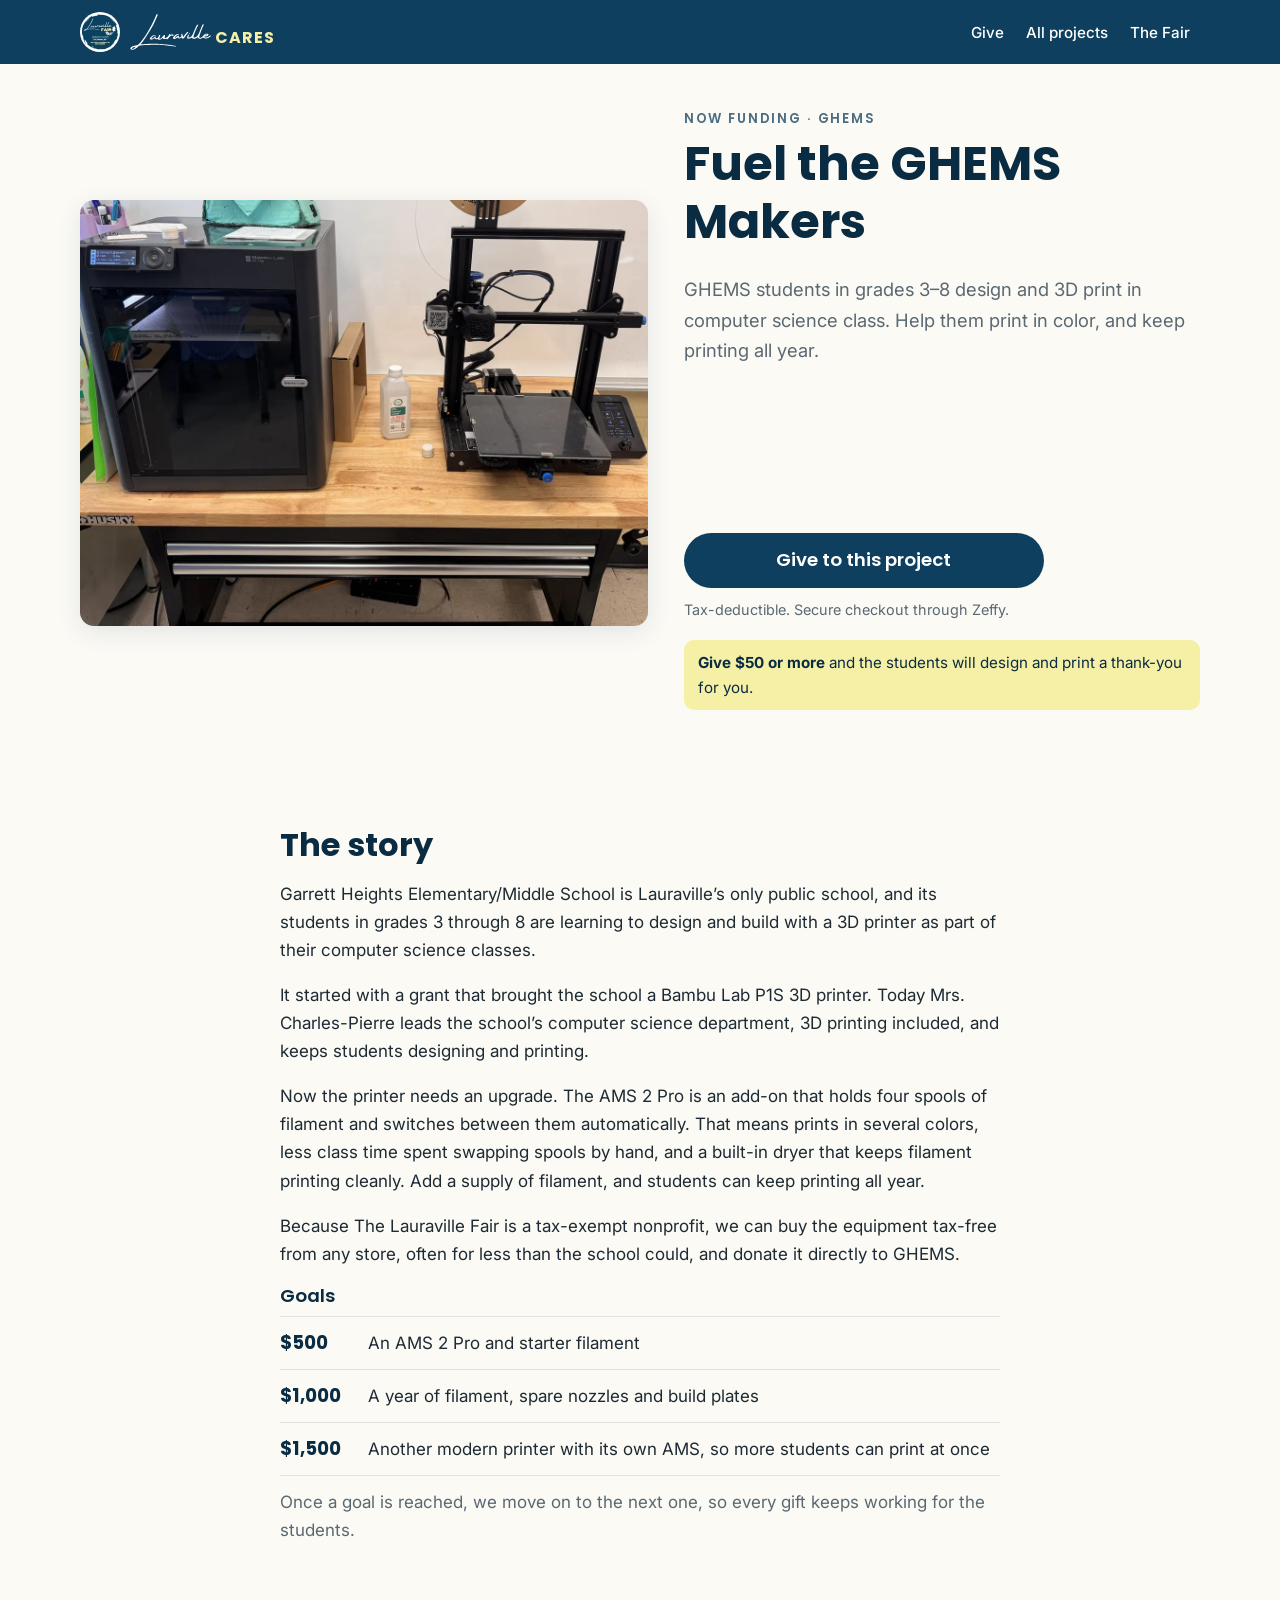
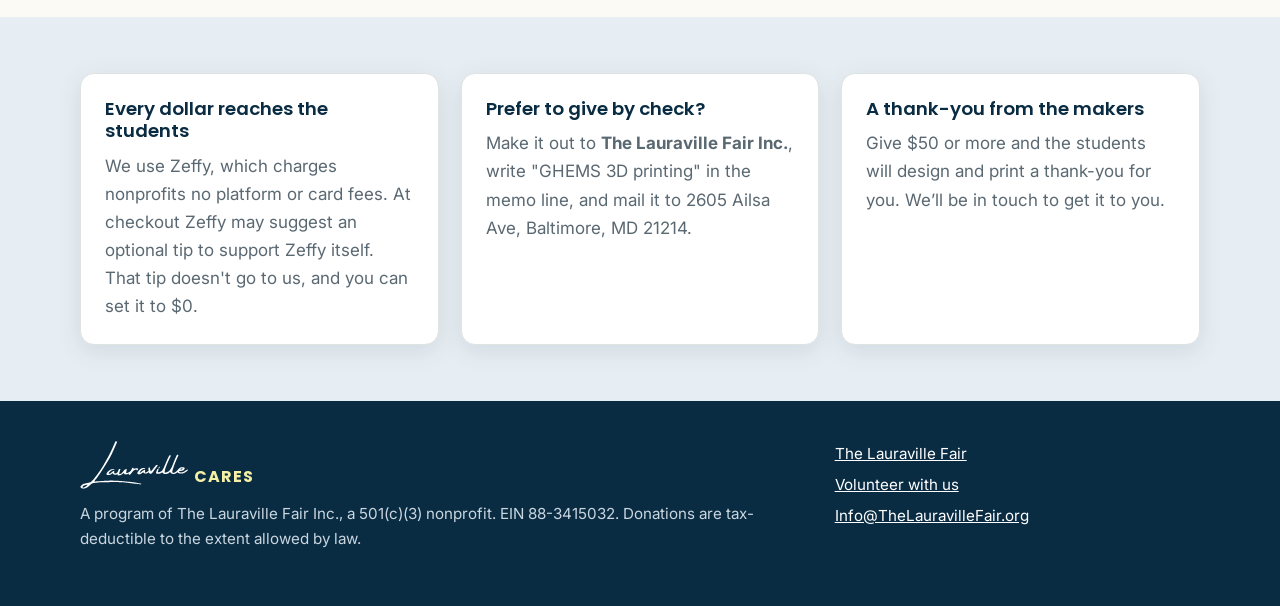
==== commit 8c2e5d36: "Root forwards to /stage for printed QR cards; home page parked at /main Logo and All projects links " ====
--- a/3d-printing/index.html
+++ b/3d-printing/index.html
@@ -35,12 +35,13 @@
 
   <header class="site-header">
     <nav class="container nav" aria-label="Main">
-      <a class="brand" href="../">
+      <a class="brand" href="/main/">
         <img src="../assets/images/logo-lowres.webp" alt="" width="40" height="40">
         <span class="brand__name"><img class="script-word" src="../assets/images/lauraville-script.svg" alt="Lauraville" width="81" height="36"><b>CARES</b></span>
       </a>
       <ul class="nav-links">
         <li><a href="#give">Give</a></li>
+        <li><a href="/main/">All projects</a></li>
         <li><a href="https://www.thelauravillefair.org/">The Fair</a></li>
       </ul>
     </nav>
--- a/assets/css/styles.css
+++ b/assets/css/styles.css
@@ -117,3 +117,21 @@
 .goals b { font: 700 1.15rem/1 "Poppins", sans-serif; color: var(--navy-deep); min-width: 72px; }
 .goals .goal--funded b::after { content: " \2713"; color: #2d7a3a; }
 .goals .goal--funded span { text-decoration: line-through; color: var(--muted); }
+
+/* ===== Home page: intro, campaign cards, how-it-works steps ===== */
+.intro { padding: 56px 0 8px; }
+.intro .lede { margin-inline: auto; max-width: 620px; }
+.section--flush { padding-top: 32px; }
+.campaigns { display: grid; gap: 24px; grid-template-columns: repeat(auto-fit, minmax(300px, 1fr)); margin-top: 24px; }
+.campaign { background: #fff; border: 1px solid var(--line); border-radius: var(--radius); box-shadow: var(--shadow); overflow: hidden; display: flex; flex-direction: column; }
+.campaign img { width: 100%; aspect-ratio: 16 / 10; object-fit: cover; }
+.campaign__body { padding: 22px 24px 24px; display: flex; flex-direction: column; flex: 1; }
+.campaign h3 { font-size: 1.45rem; margin-bottom: .35em; }
+.campaign h3 a { color: inherit; text-decoration: none; }
+.campaign h3 a:hover { text-decoration: underline; }
+.campaign p { color: var(--muted); }
+.campaign .thermometer { margin: 4px 0 18px; margin-top: auto; }
+.campaign .btn { align-self: flex-start; }
+.steps { list-style: none; padding: 0; margin: 0; }
+.steps .card h3 { margin-top: 10px; }
+.step__num { display: inline-grid; place-items: center; width: 36px; height: 36px; border-radius: 50%; background: var(--butter); color: var(--navy-deep); font: 700 1.05rem/1 "Poppins", sans-serif; }
